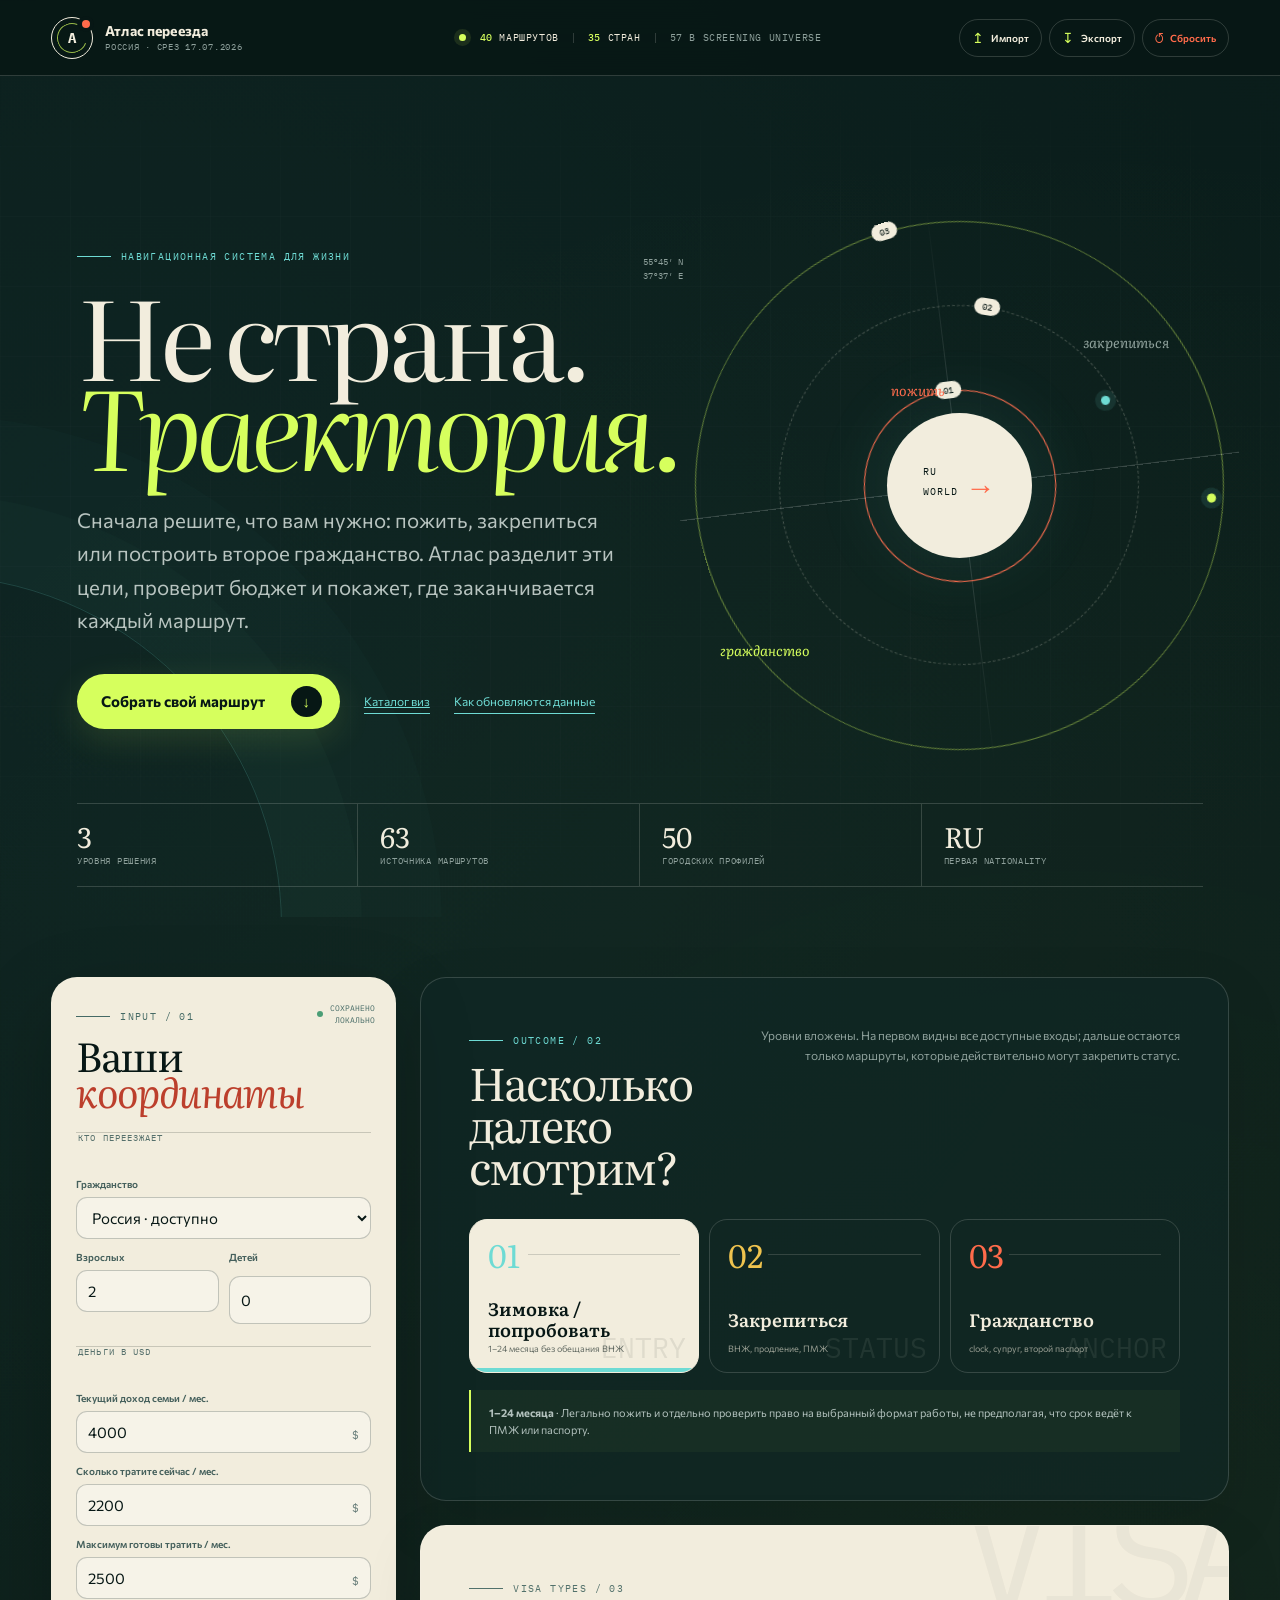
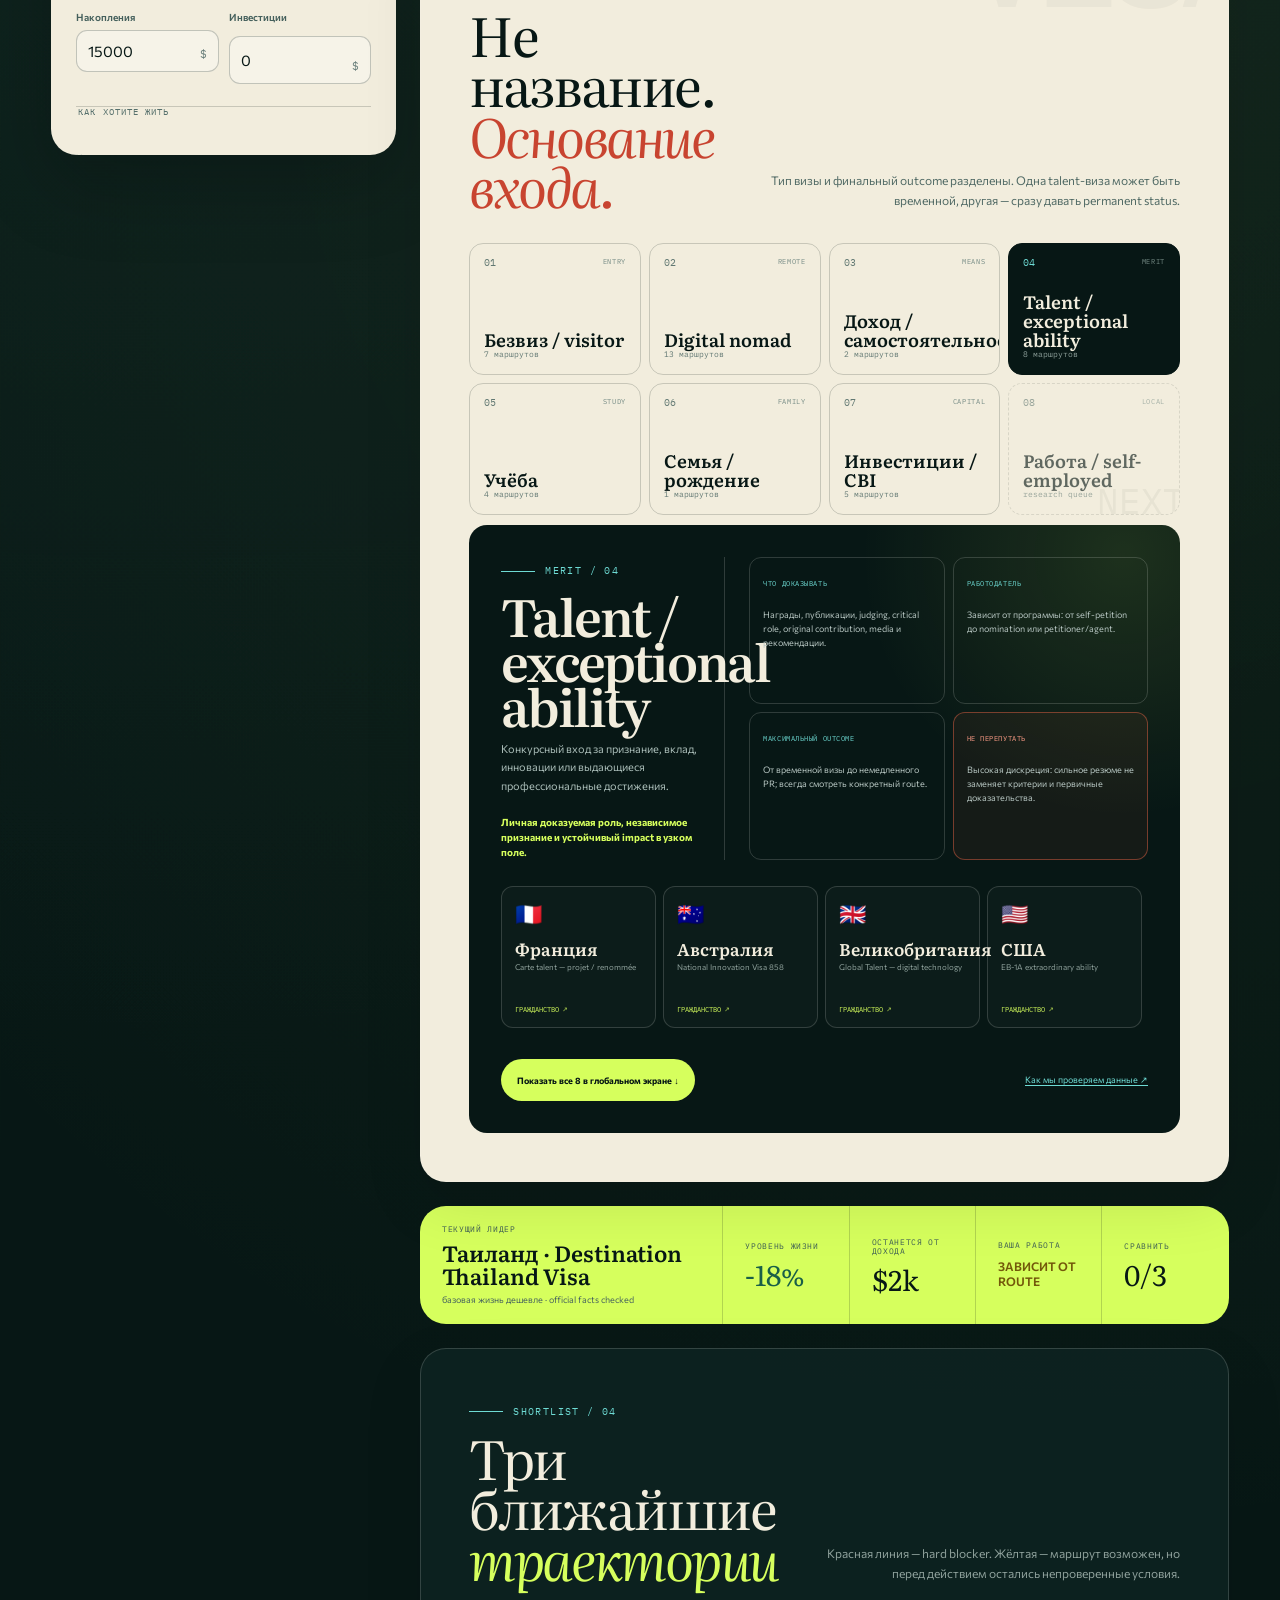
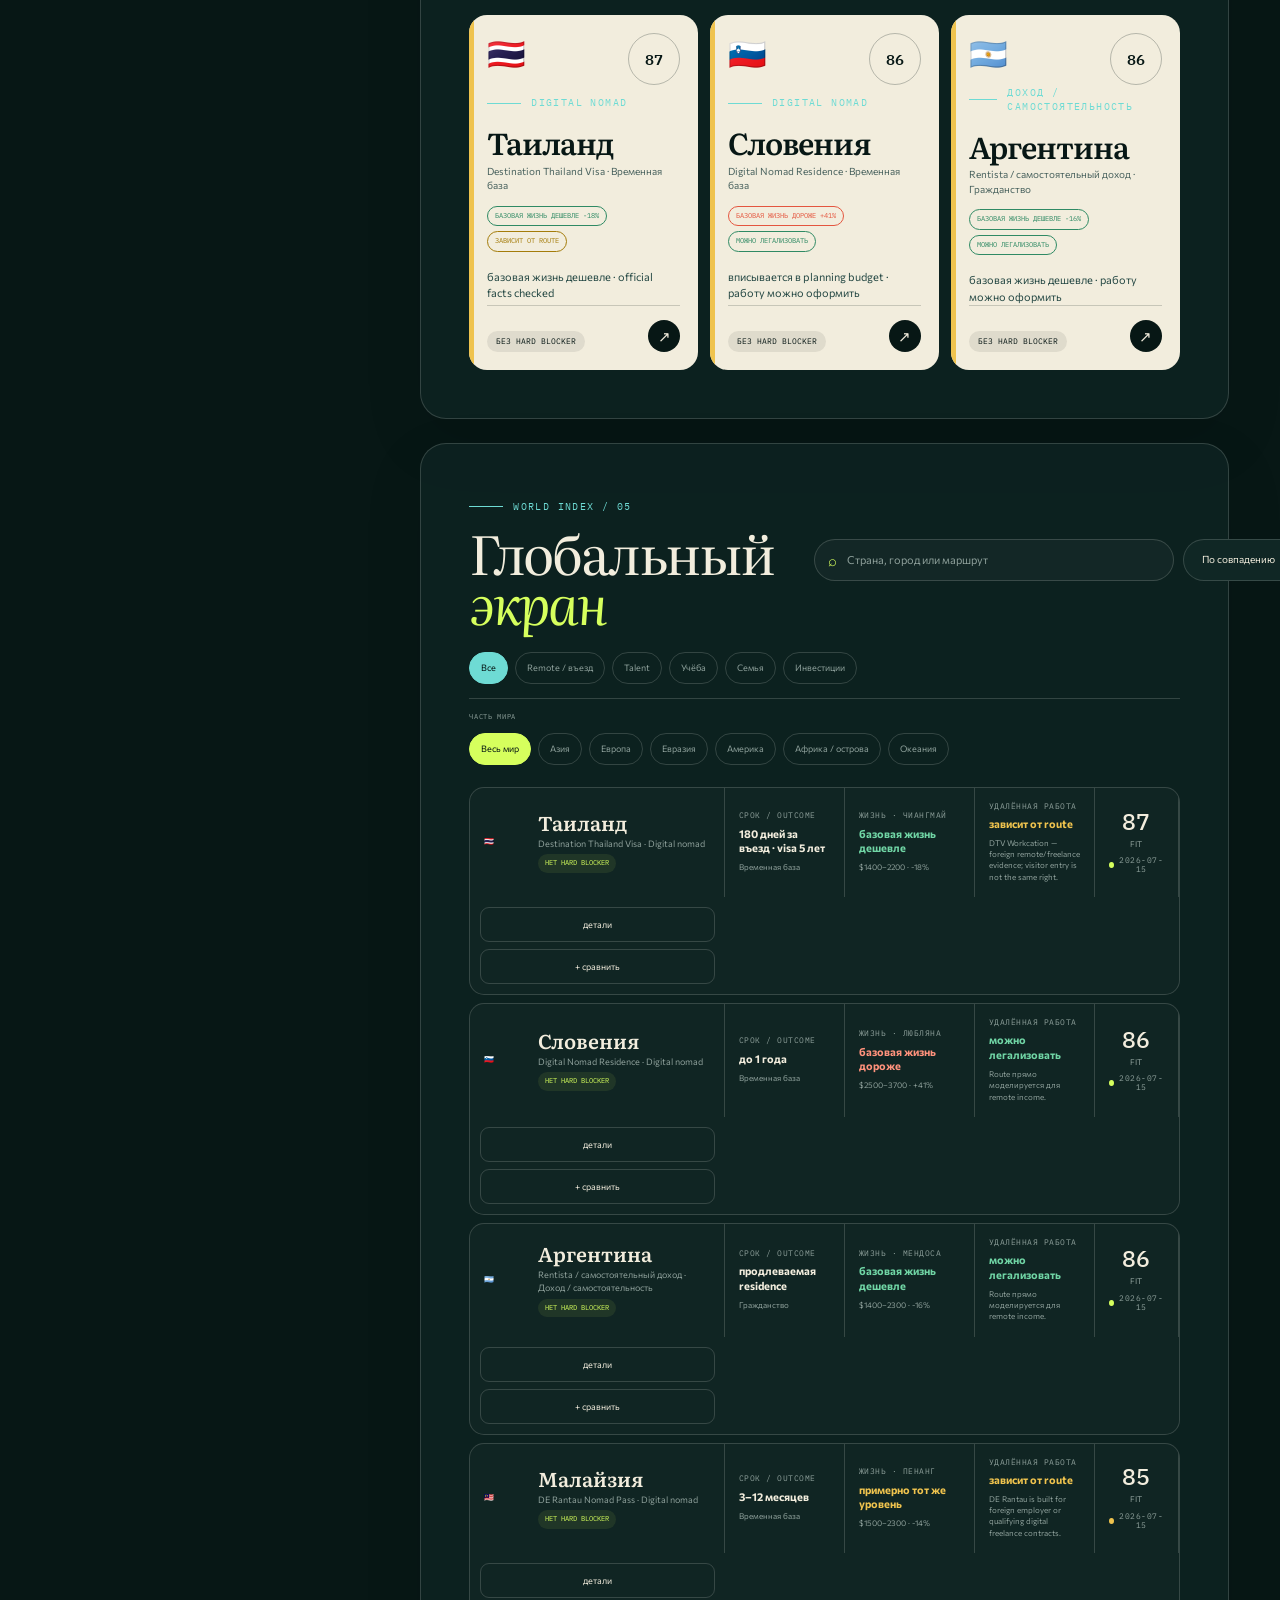
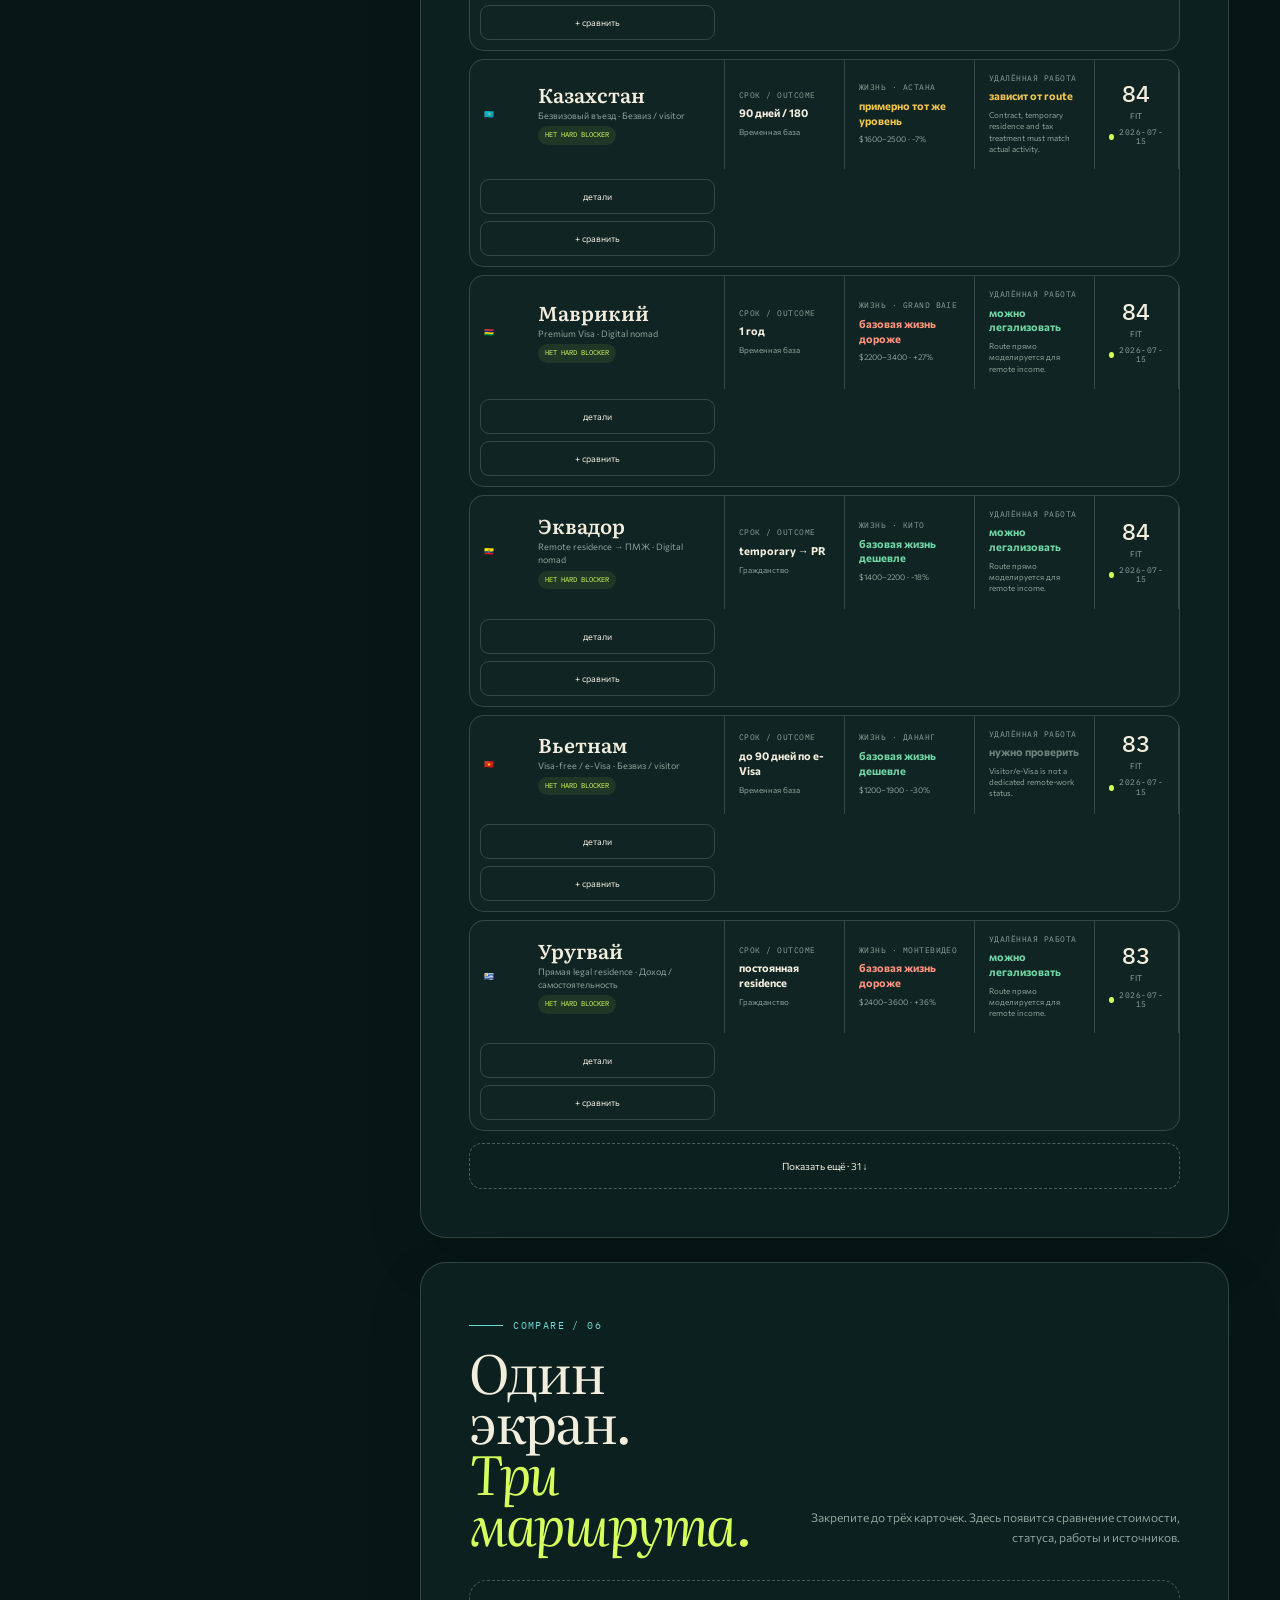
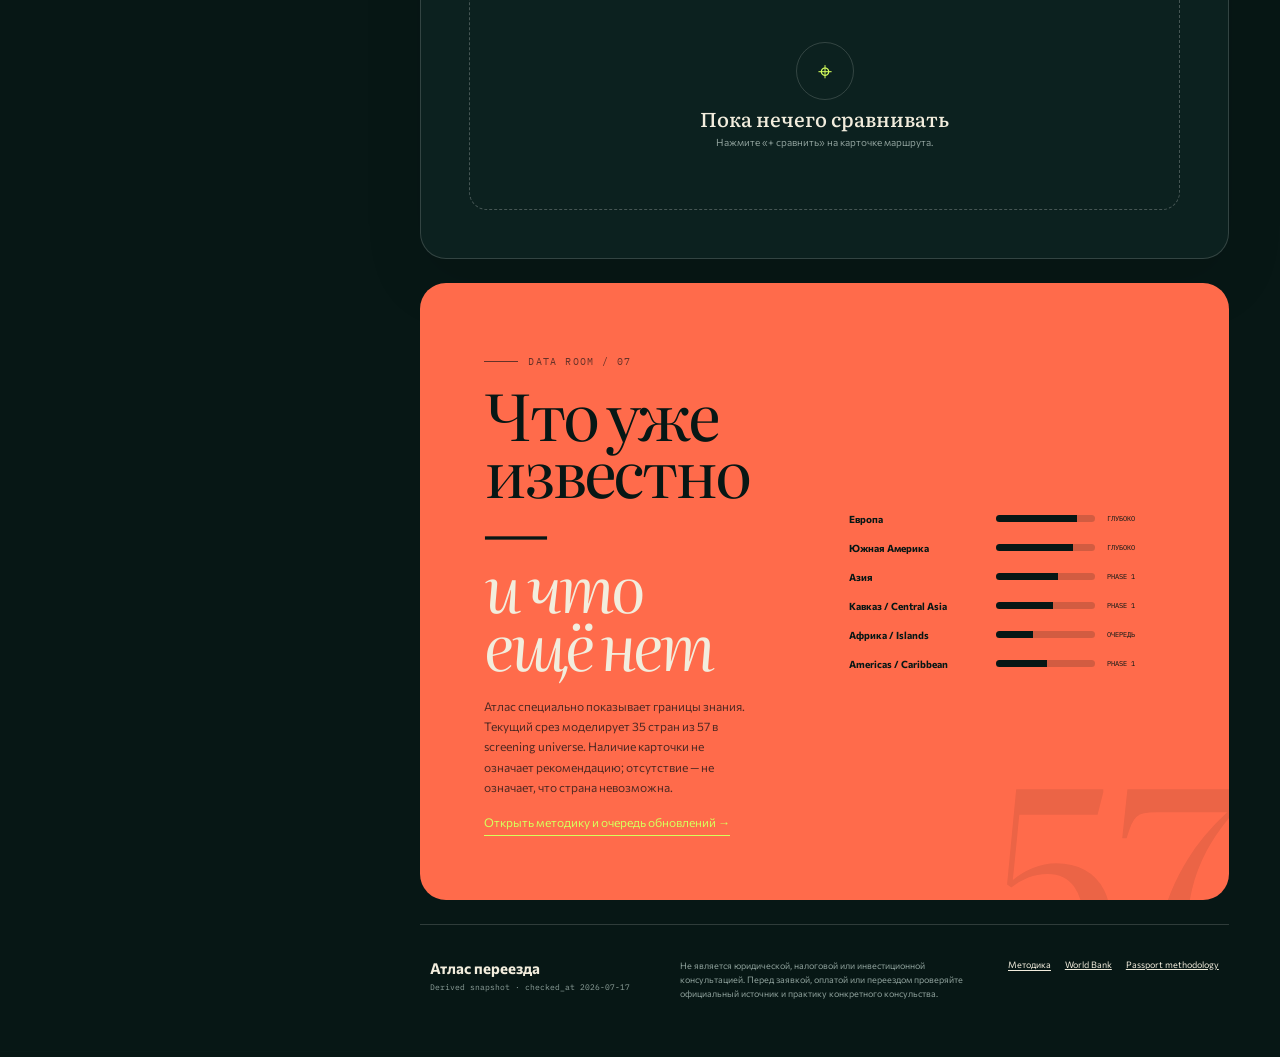
==== index.html @ 3c04fa89 "Publish relocation atlas static site" ====
<!doctype html>
<html lang="ru">
<head>
  <meta charset="utf-8">
  <meta name="viewport" content="width=device-width, initial-scale=1">
  <meta http-equiv="refresh" content="0; url=dashboard/">
  <title>Атлас переезда</title>
</head>
<body><a href="dashboard/">Открыть «Атлас переезда»</a></body>
</html>
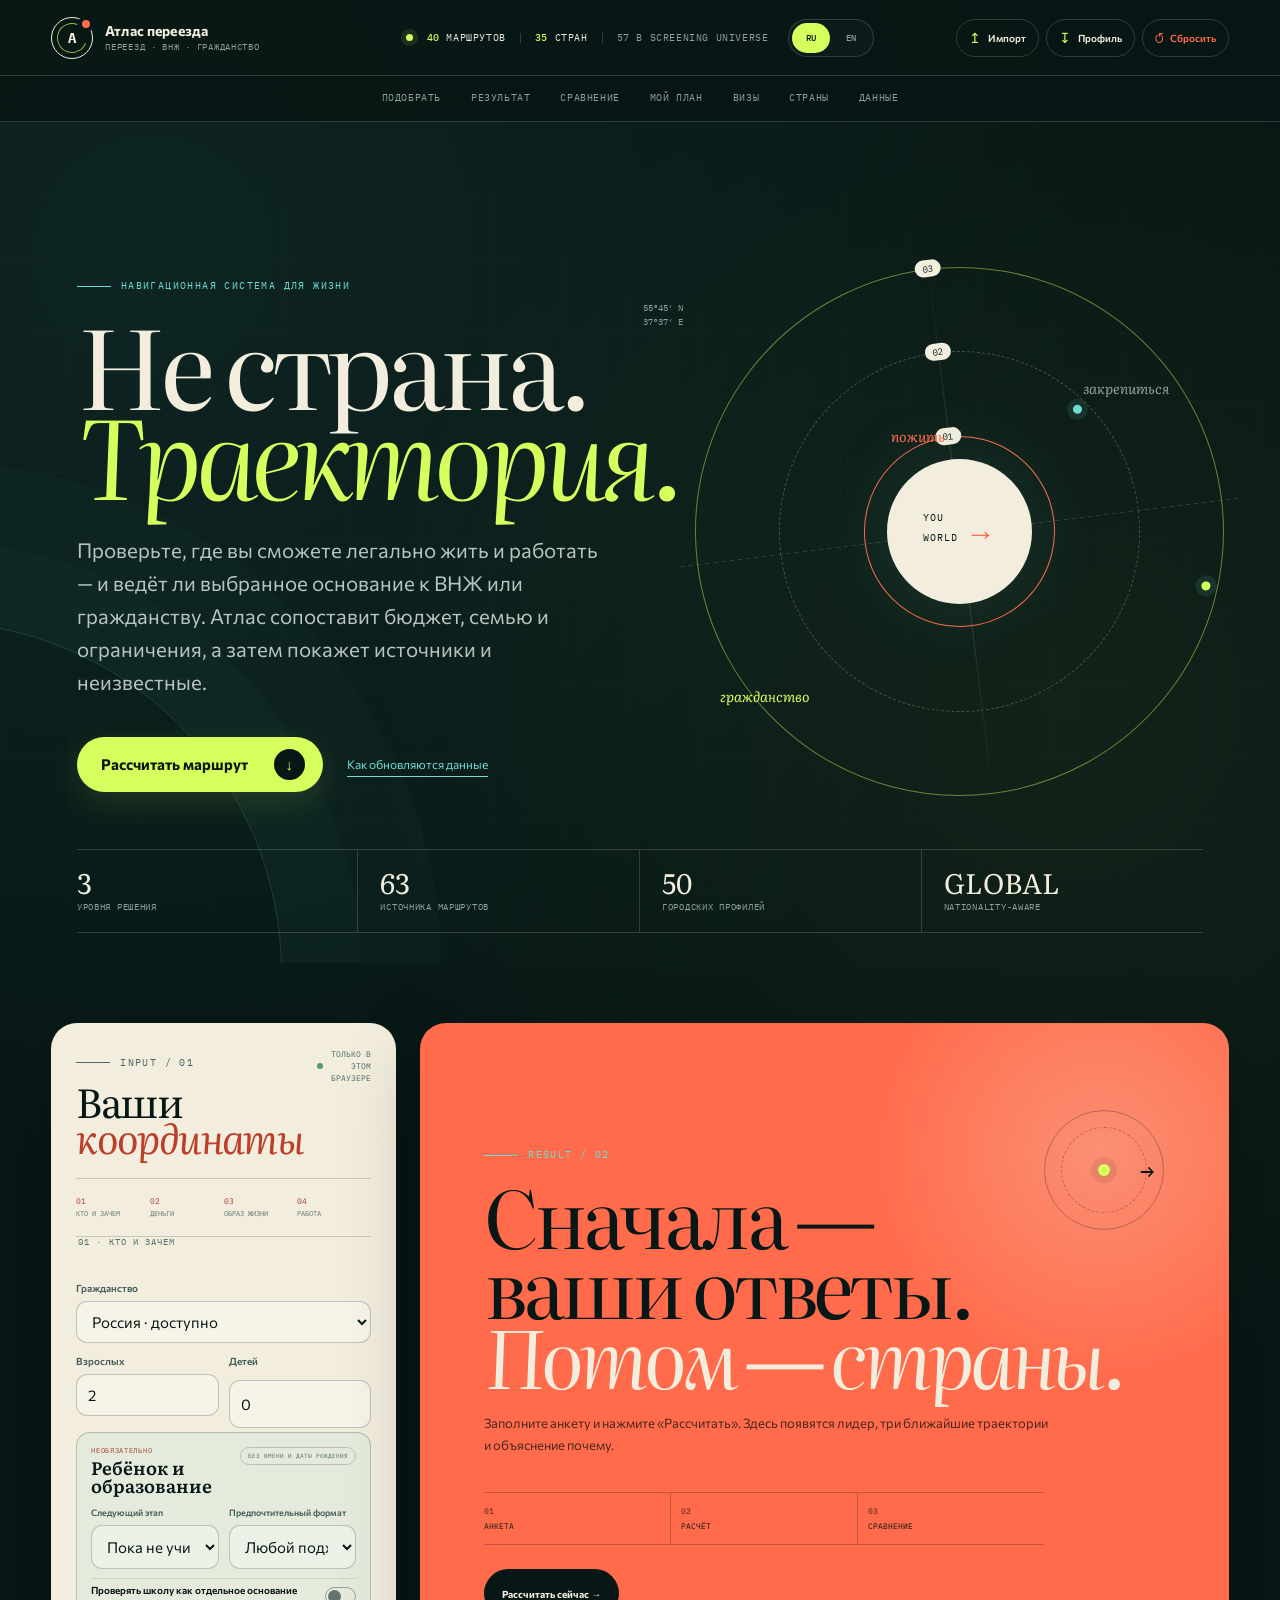
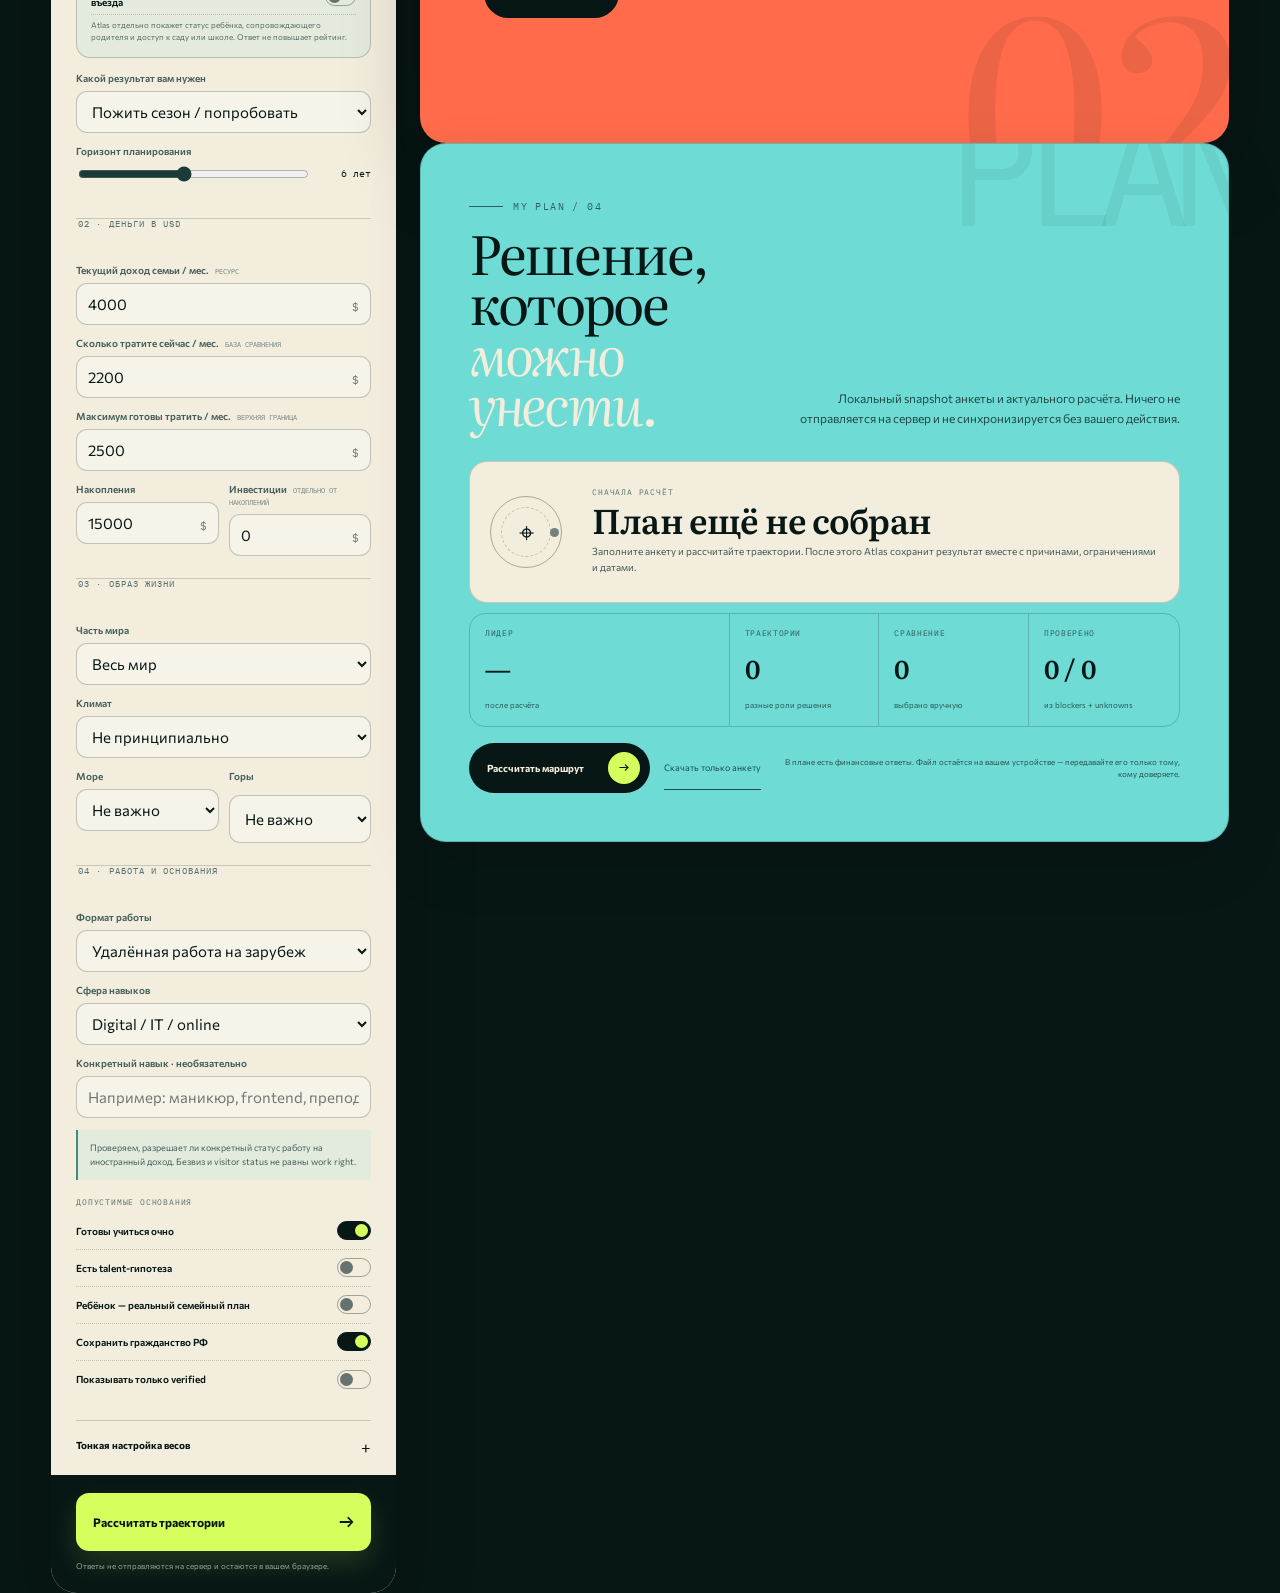
==== commit d0f3e952: "Publish relocation atlas 2026-07-20" ====
--- a/index.html
+++ b/index.html
@@ -3,6 +3,7 @@
 <head>
   <meta charset="utf-8">
   <meta name="viewport" content="width=device-width, initial-scale=1">
+  <script>window.location.replace("dashboard/" + window.location.search + window.location.hash);</script>
   <meta http-equiv="refresh" content="0; url=dashboard/">
   <title>Атлас переезда</title>
 </head>
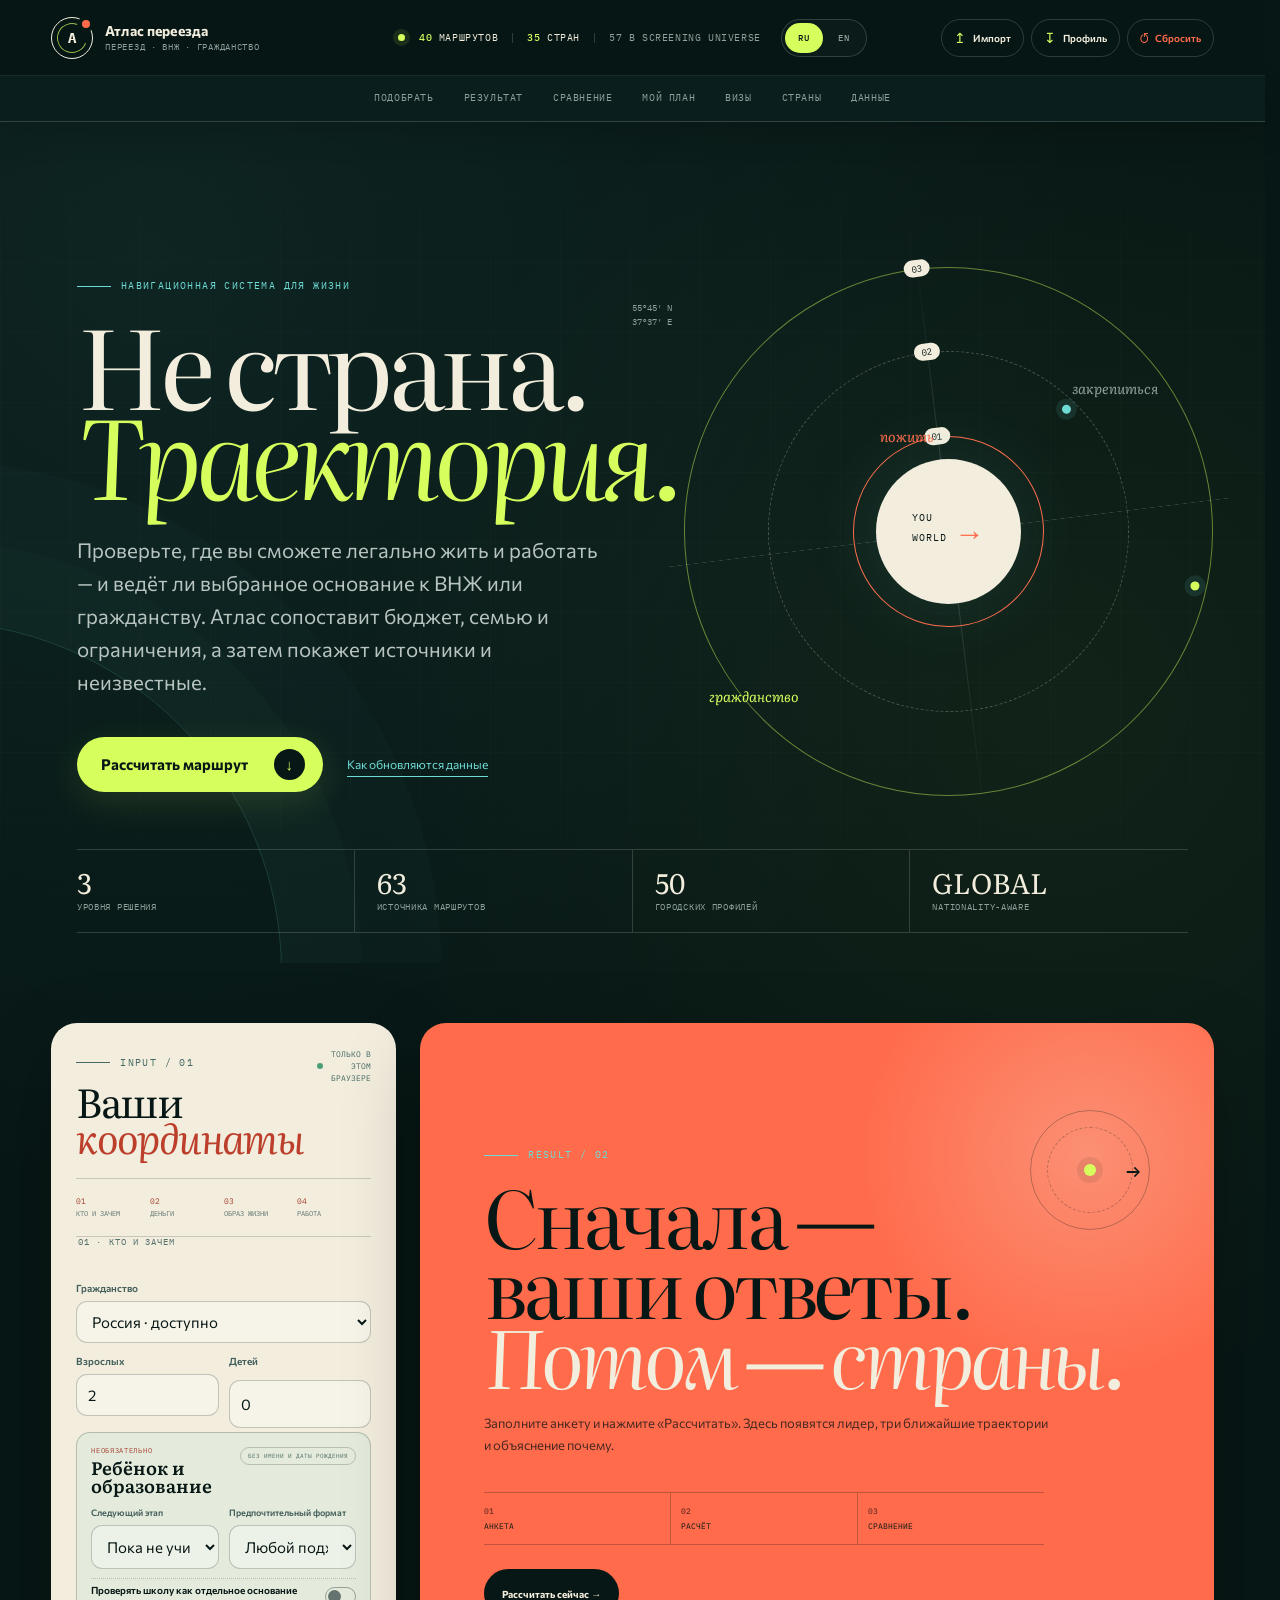
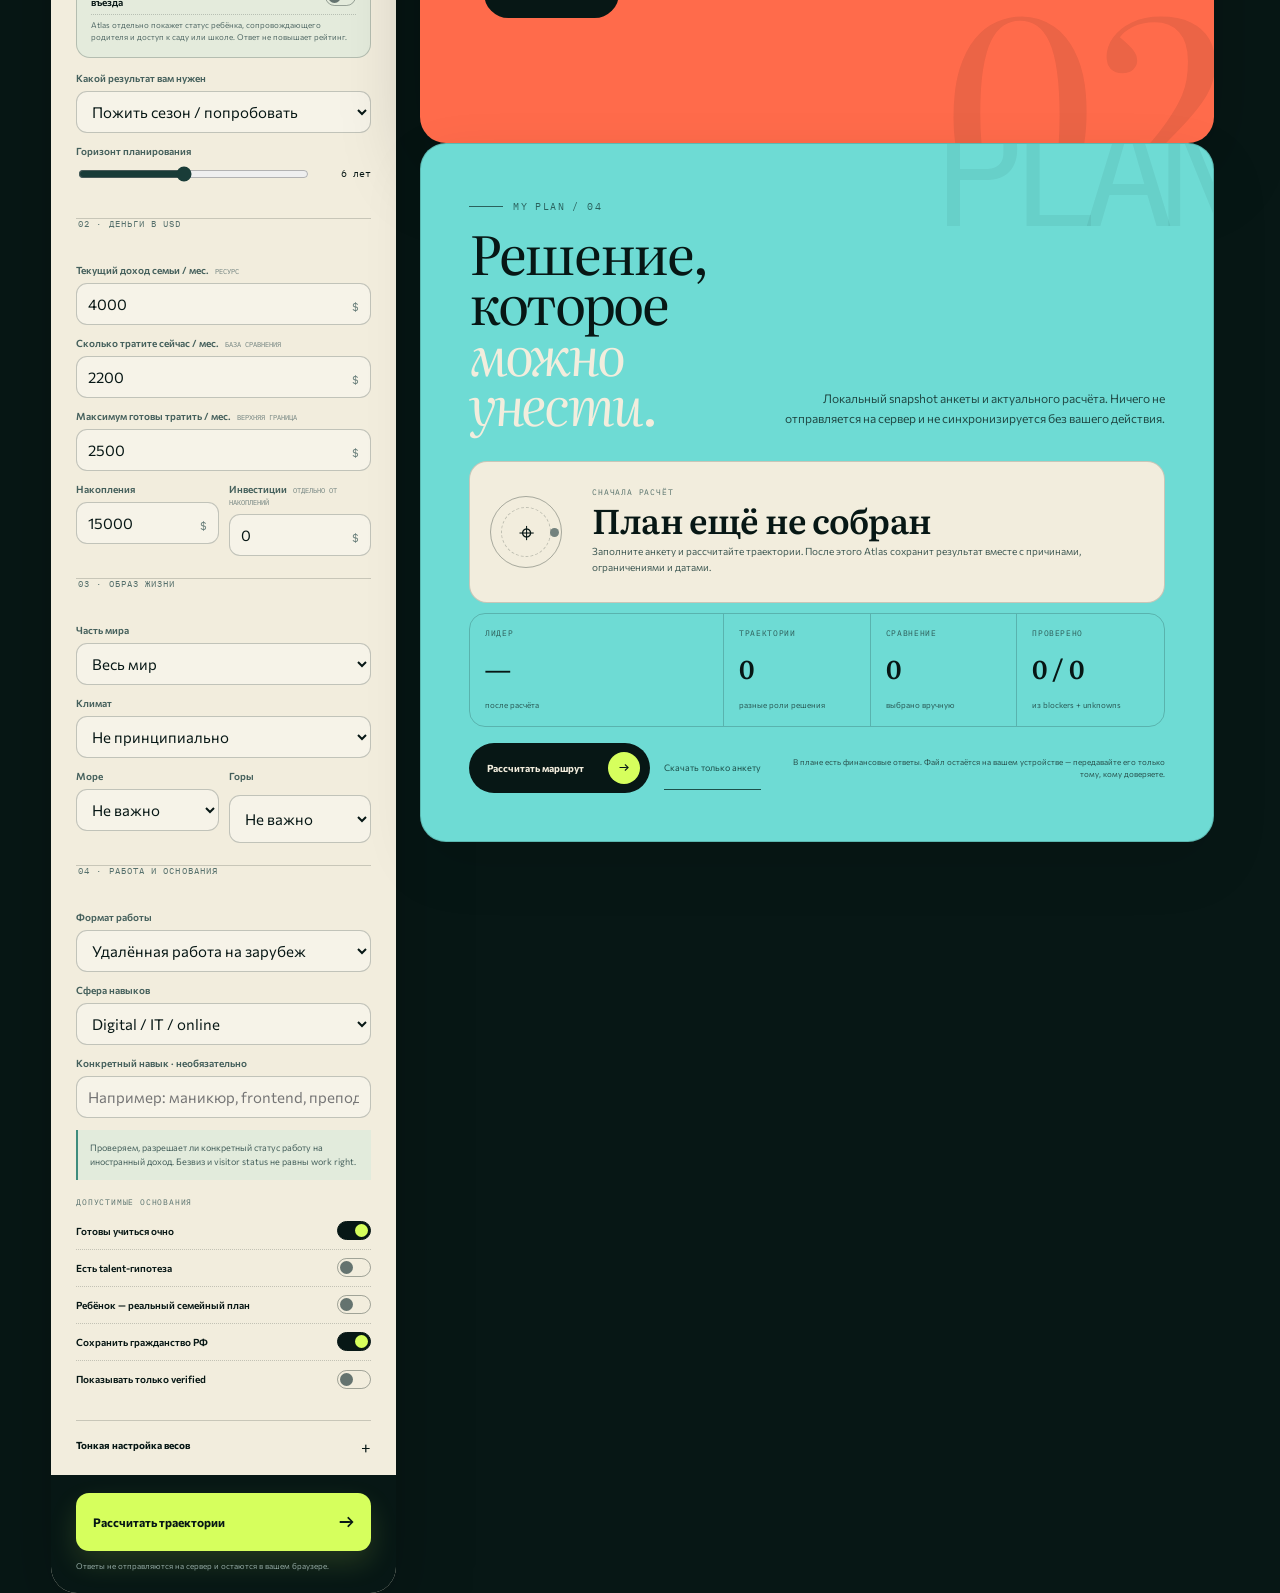
==== commit f726f029: "Publish relocation atlas 2026-07-20" ====
--- a/index.html
+++ b/index.html
@@ -3,6 +3,8 @@
 <head>
   <meta charset="utf-8">
   <meta name="viewport" content="width=device-width, initial-scale=1">
+  <meta name="theme-color" content="#071715">
+  <link rel="icon" href="dashboard/favicon.svg" type="image/svg+xml" sizes="any">
   <script>window.location.replace("dashboard/" + window.location.search + window.location.hash);</script>
   <meta http-equiv="refresh" content="0; url=dashboard/">
   <title>Атлас переезда</title>
